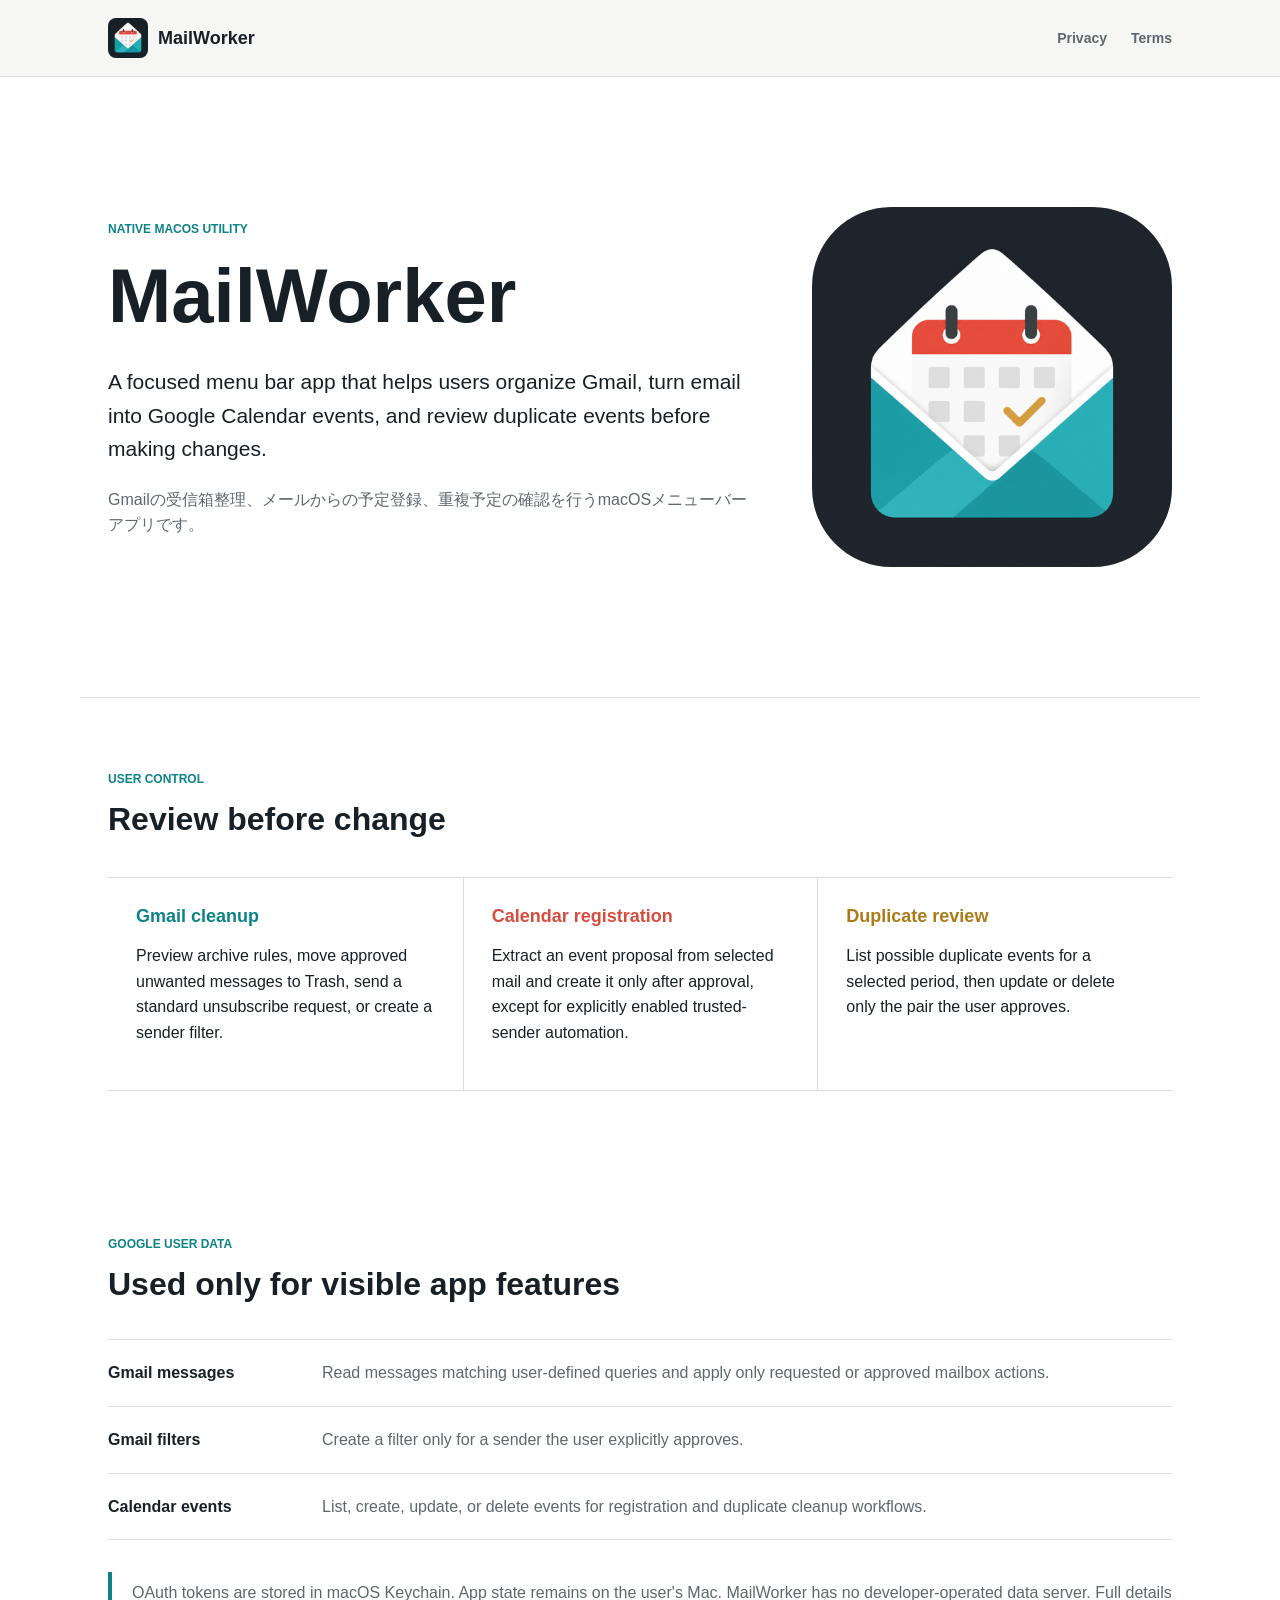
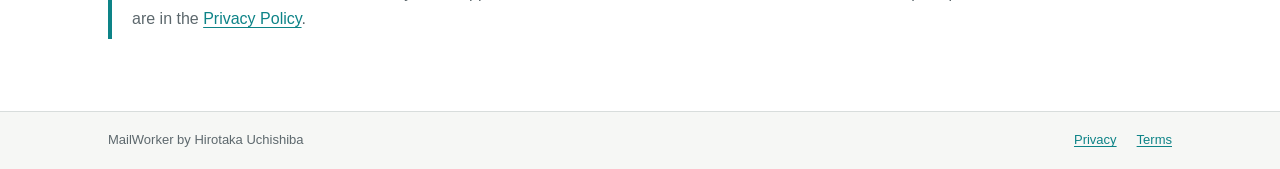
==== MailWorker/index.html @ 3fcc0424 "Publish MailWorker verification pages" ====
<!doctype html>
<html lang="en">
<head>
  <meta charset="utf-8">
  <meta name="viewport" content="width=device-width, initial-scale=1">
  <meta name="description" content="MailWorker is a native macOS app for Gmail cleanup and Google Calendar management.">
  <title>MailWorker</title>
  <link rel="icon" href="assets/mailworker-oauth-logo.png" type="image/png">
  <link rel="stylesheet" href="assets/site.css">
</head>
<body>
  <header class="site-header">
    <a class="brand" href="./" aria-label="MailWorker home">
      <img src="assets/mailworker-oauth-logo.png" width="40" height="40" alt="">
      <span>MailWorker</span>
    </a>
    <nav aria-label="Primary navigation">
      <a href="privacy.html">Privacy</a>
      <a href="terms.html">Terms</a>
    </nav>
  </header>

  <main>
    <section class="intro">
      <div class="intro-copy">
        <p class="eyebrow">Native macOS utility</p>
        <h1>MailWorker</h1>
        <p class="lede">A focused menu bar app that helps users organize Gmail, turn email into Google Calendar events, and review duplicate events before making changes.</p>
        <p class="japanese">Gmailの受信箱整理、メールからの予定登録、重複予定の確認を行うmacOSメニューバーアプリです。</p>
      </div>
      <img class="product-mark" src="assets/mailworker-icon.png" width="512" height="512" alt="MailWorker envelope and calendar icon">
    </section>

    <section class="band" aria-labelledby="control-heading">
      <div class="section-heading">
        <p class="eyebrow">User control</p>
        <h2 id="control-heading">Review before change</h2>
      </div>
      <div class="feature-grid">
        <article>
          <h3>Gmail cleanup</h3>
          <p>Preview archive rules, move approved unwanted messages to Trash, send a standard unsubscribe request, or create a sender filter.</p>
        </article>
        <article>
          <h3>Calendar registration</h3>
          <p>Extract an event proposal from selected mail and create it only after approval, except for explicitly enabled trusted-sender automation.</p>
        </article>
        <article>
          <h3>Duplicate review</h3>
          <p>List possible duplicate events for a selected period, then update or delete only the pair the user approves.</p>
        </article>
      </div>
    </section>

    <section class="content-section" aria-labelledby="data-heading">
      <div class="section-heading">
        <p class="eyebrow">Google user data</p>
        <h2 id="data-heading">Used only for visible app features</h2>
      </div>
      <div class="data-list">
        <div>
          <strong>Gmail messages</strong>
          <span>Read messages matching user-defined queries and apply only requested or approved mailbox actions.</span>
        </div>
        <div>
          <strong>Gmail filters</strong>
          <span>Create a filter only for a sender the user explicitly approves.</span>
        </div>
        <div>
          <strong>Calendar events</strong>
          <span>List, create, update, or delete events for registration and duplicate cleanup workflows.</span>
        </div>
      </div>
      <p class="policy-callout">OAuth tokens are stored in macOS Keychain. App state remains on the user's Mac. MailWorker has no developer-operated data server. Full details are in the <a href="privacy.html">Privacy Policy</a>.</p>
    </section>
  </main>

  <footer>
    <span>MailWorker by Hirotaka Uchishiba</span>
    <span><a href="privacy.html">Privacy</a> <a href="terms.html">Terms</a></span>
  </footer>
</body>
</html>
---- MailWorker/assets/site.css ----
:root {
  color-scheme: light;
  --paper: #f6f7f5;
  --surface: #ffffff;
  --ink: #172026;
  --muted: #5d686d;
  --line: #d8dddc;
  --teal: #0d8387;
  --coral: #d64d3f;
  --gold: #ad7a17;
  --charcoal: #20282e;
}

* {
  box-sizing: border-box;
}

html {
  background: var(--paper);
  color: var(--ink);
  font-family: -apple-system, BlinkMacSystemFont, "Segoe UI", sans-serif;
  line-height: 1.6;
}

body {
  margin: 0;
}

a {
  color: var(--teal);
  text-underline-offset: 0.18em;
}

.site-header,
footer {
  align-items: center;
  display: flex;
  justify-content: space-between;
  margin: 0 auto;
  max-width: 1120px;
  padding: 18px 28px;
}

.site-header {
  min-height: 76px;
}

.brand {
  align-items: center;
  color: var(--ink);
  display: inline-flex;
  font-size: 18px;
  font-weight: 700;
  gap: 10px;
  text-decoration: none;
}

.brand img {
  border-radius: 8px;
}

nav {
  display: flex;
  gap: 24px;
}

nav a {
  color: var(--muted);
  font-size: 14px;
  font-weight: 650;
  text-decoration: none;
}

nav a:hover,
nav a[aria-current="page"] {
  color: var(--ink);
  text-decoration: underline;
}

main {
  background: var(--surface);
  border-bottom: 1px solid var(--line);
  border-top: 1px solid var(--line);
}

.intro {
  align-items: center;
  display: grid;
  gap: 64px;
  grid-template-columns: minmax(0, 1fr) minmax(220px, 360px);
  margin: 0 auto;
  max-width: 1120px;
  min-height: min(620px, calc(100vh - 76px));
  padding: 72px 28px;
}

.eyebrow {
  color: var(--teal);
  font-size: 12px;
  font-weight: 750;
  margin: 0 0 12px;
  text-transform: uppercase;
}

h1,
h2,
h3 {
  line-height: 1.18;
  margin-top: 0;
}

h1 {
  font-size: clamp(44px, 8vw, 76px);
  margin-bottom: 24px;
}

h2 {
  font-size: 32px;
  margin-bottom: 18px;
}

h3 {
  font-size: 18px;
  margin-bottom: 8px;
}

.lede {
  font-size: 21px;
  max-width: 660px;
}

.japanese,
.legal-header p,
.policy-callout {
  color: var(--muted);
}

.product-mark {
  border-radius: 22%;
  height: auto;
  max-width: 100%;
}

.band,
.content-section,
.legal-page {
  margin: 0 auto;
  max-width: 1120px;
  padding: 72px 28px;
}

.band {
  border-top: 1px solid var(--line);
}

.section-heading {
  max-width: 620px;
}

.feature-grid {
  border-bottom: 1px solid var(--line);
  border-top: 1px solid var(--line);
  display: grid;
  grid-template-columns: repeat(3, 1fr);
  margin-top: 38px;
}

.feature-grid article {
  padding: 28px;
}

.feature-grid article + article {
  border-left: 1px solid var(--line);
}

.feature-grid article:nth-child(1) h3 {
  color: var(--teal);
}

.feature-grid article:nth-child(2) h3 {
  color: var(--coral);
}

.feature-grid article:nth-child(3) h3 {
  color: var(--gold);
}

.data-list {
  border-top: 1px solid var(--line);
  margin-top: 36px;
}

.data-list div {
  border-bottom: 1px solid var(--line);
  display: grid;
  gap: 24px;
  grid-template-columns: 190px 1fr;
  padding: 20px 0;
}

.data-list span {
  color: var(--muted);
}

.policy-callout {
  border-left: 4px solid var(--teal);
  margin: 32px 0 0;
  padding: 8px 0 8px 20px;
}

.legal-page {
  max-width: 820px;
}

.legal-header {
  border-bottom: 1px solid var(--line);
  margin-bottom: 44px;
  padding-bottom: 30px;
}

.legal-header h1 {
  font-size: 48px;
}

.legal-page section {
  margin: 0 0 42px;
}

.legal-page h2 {
  font-size: 24px;
}

.legal-page li + li {
  margin-top: 8px;
}

.japanese-summary {
  border-top: 1px solid var(--line);
  padding-top: 36px;
}

code {
  background: #ecefed;
  border-radius: 4px;
  padding: 2px 5px;
}

footer {
  color: var(--muted);
  font-size: 13px;
}

footer span:last-child {
  display: flex;
  gap: 20px;
}

@media (max-width: 720px) {
  .site-header,
  footer {
    padding-left: 18px;
    padding-right: 18px;
  }

  nav {
    gap: 14px;
  }

  .intro {
    gap: 34px;
    grid-template-columns: 1fr;
    padding: 48px 20px 56px;
  }

  .product-mark {
    grid-row: 1;
    max-width: 180px;
  }

  h1 {
    font-size: 46px;
  }

  .lede {
    font-size: 18px;
  }

  .band,
  .content-section,
  .legal-page {
    padding: 52px 20px;
  }

  .feature-grid {
    grid-template-columns: 1fr;
  }

  .feature-grid article {
    padding: 22px 0;
  }

  .feature-grid article + article {
    border-left: 0;
    border-top: 1px solid var(--line);
  }

  .data-list div {
    gap: 4px;
    grid-template-columns: 1fr;
  }

  .legal-header h1 {
    font-size: 38px;
  }

  footer {
    align-items: flex-start;
    flex-direction: column;
    gap: 8px;
  }
}
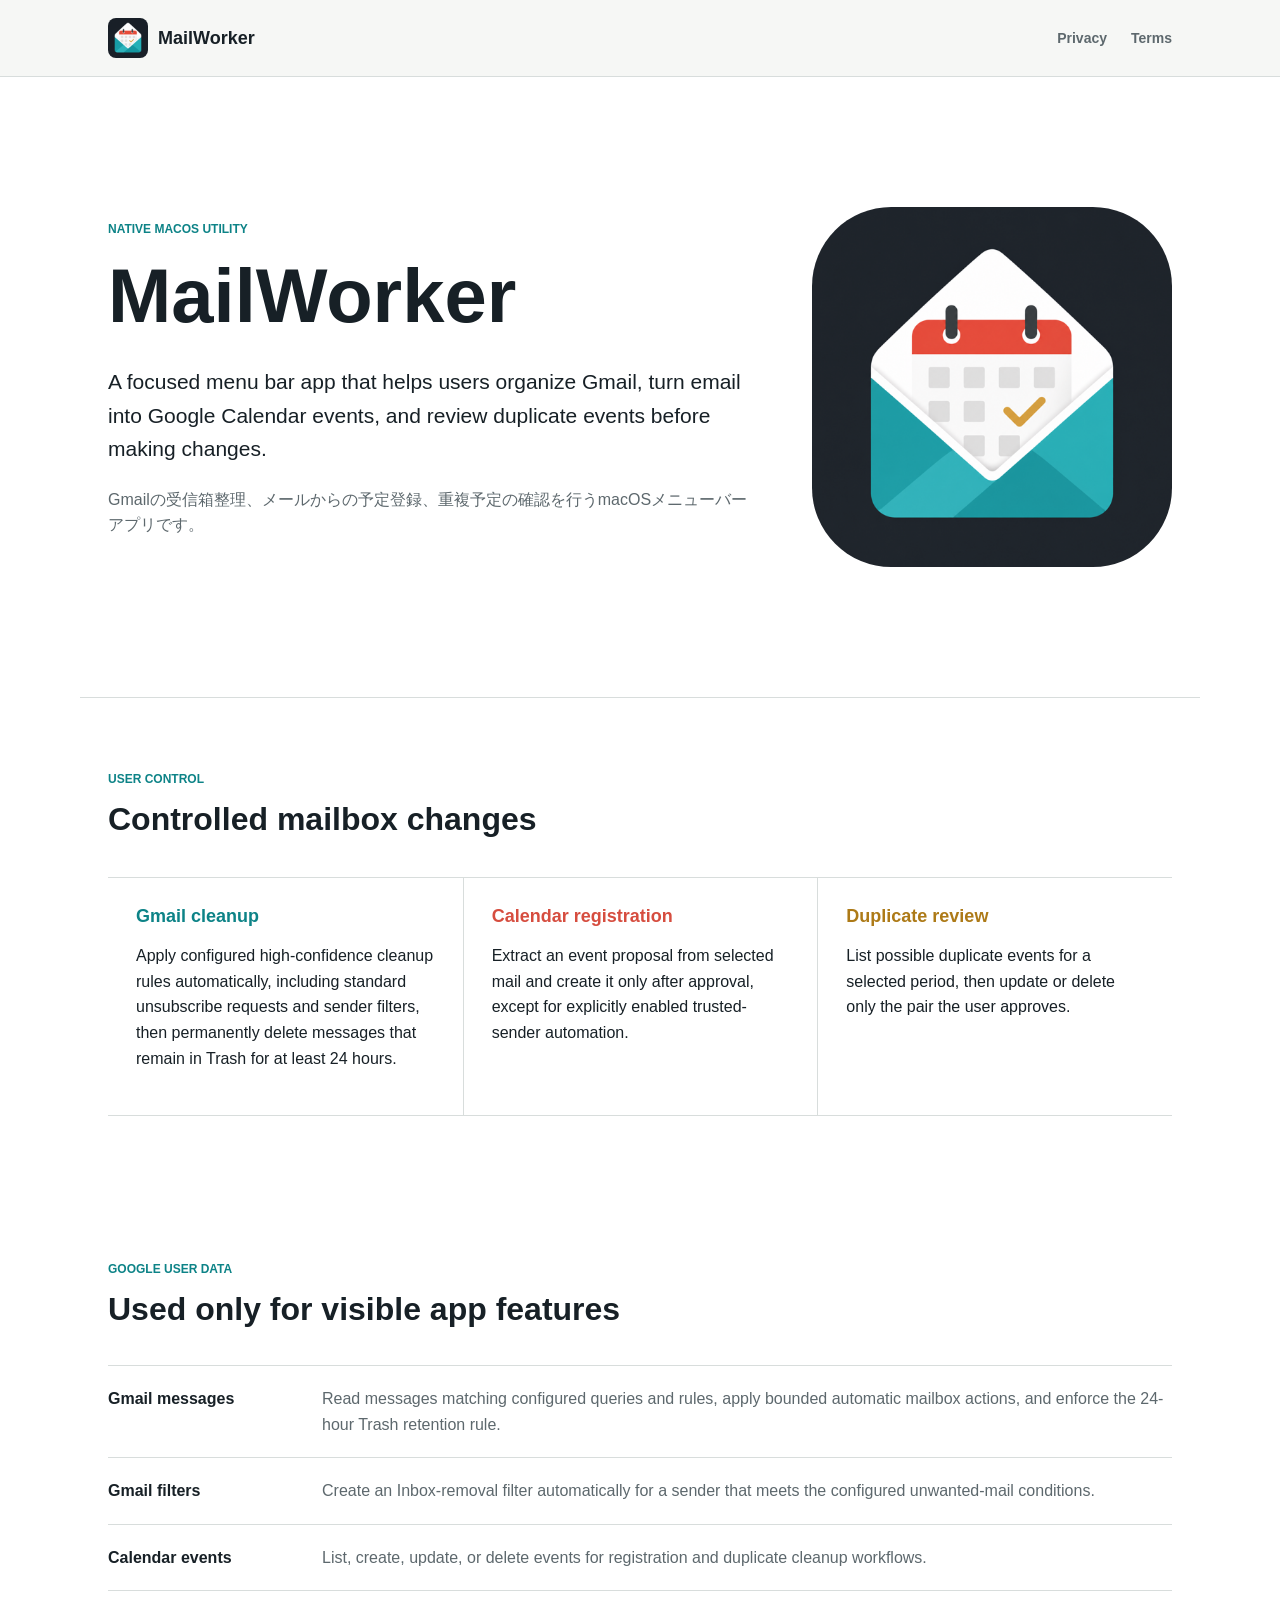
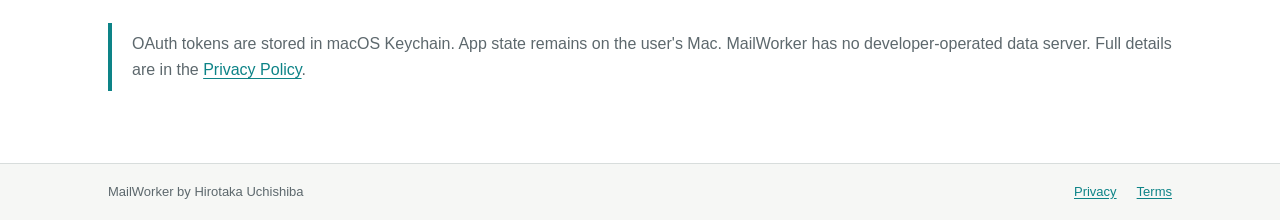
==== commit afafed19: "Update MailWorker retention policy" ====
--- a/MailWorker/index.html
+++ b/MailWorker/index.html
@@ -34,12 +34,12 @@
     <section class="band" aria-labelledby="control-heading">
       <div class="section-heading">
         <p class="eyebrow">User control</p>
-        <h2 id="control-heading">Review before change</h2>
+          <h2 id="control-heading">Controlled mailbox changes</h2>
       </div>
       <div class="feature-grid">
         <article>
           <h3>Gmail cleanup</h3>
-          <p>Preview archive rules, move approved unwanted messages to Trash, send a standard unsubscribe request, or create a sender filter.</p>
+          <p>Apply configured high-confidence cleanup rules automatically, including standard unsubscribe requests and sender filters, then permanently delete messages that remain in Trash for at least 24 hours.</p>
         </article>
         <article>
           <h3>Calendar registration</h3>
@@ -60,11 +60,11 @@
       <div class="data-list">
         <div>
           <strong>Gmail messages</strong>
-          <span>Read messages matching user-defined queries and apply only requested or approved mailbox actions.</span>
+          <span>Read messages matching configured queries and rules, apply bounded automatic mailbox actions, and enforce the 24-hour Trash retention rule.</span>
         </div>
         <div>
           <strong>Gmail filters</strong>
-          <span>Create a filter only for a sender the user explicitly approves.</span>
+          <span>Create an Inbox-removal filter automatically for a sender that meets the configured unwanted-mail conditions.</span>
         </div>
         <div>
           <strong>Calendar events</strong>
